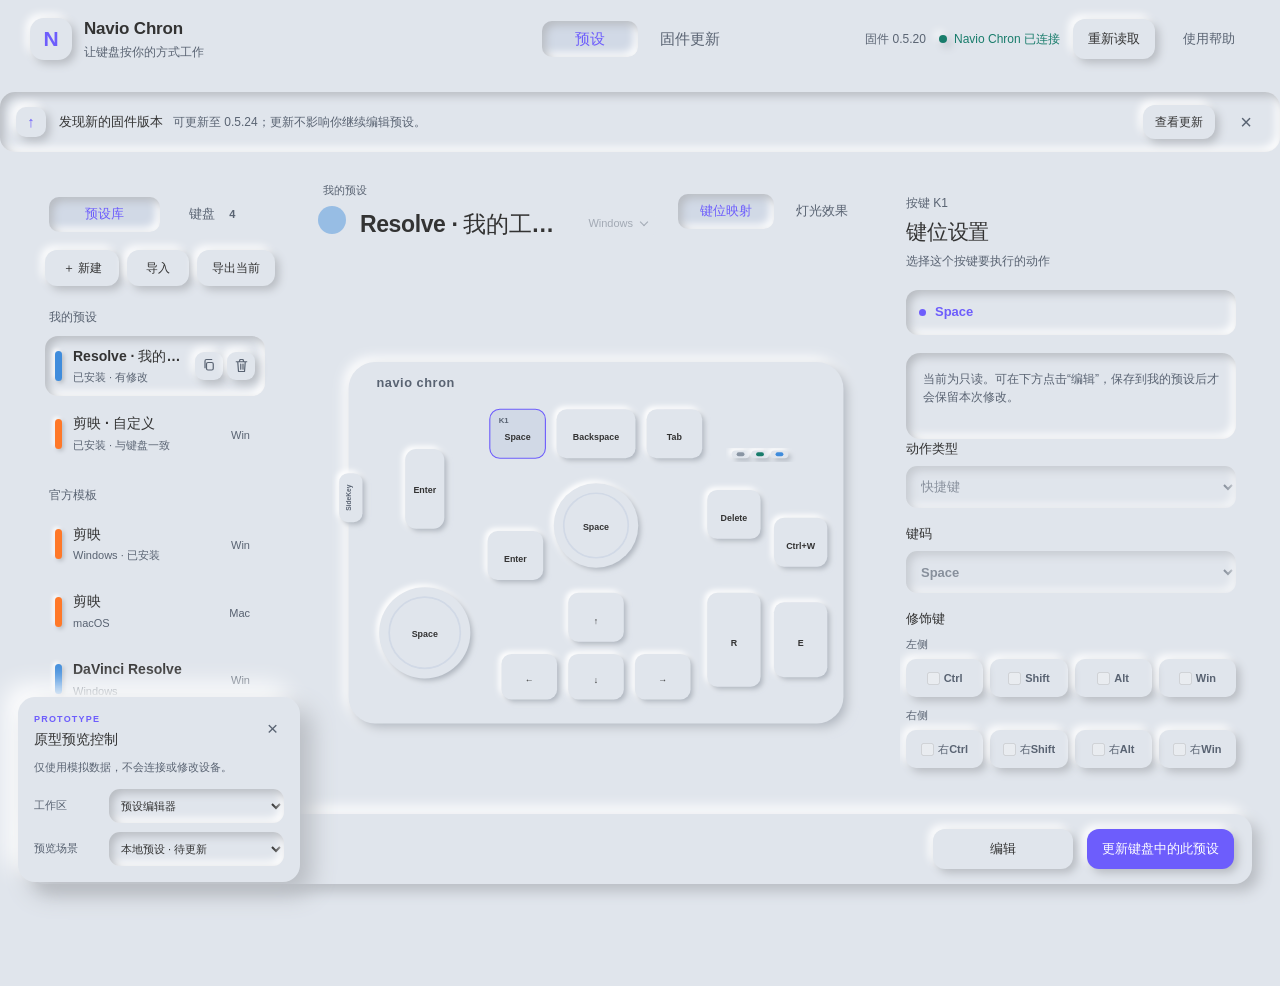
==== prototype/index.html @ b527f09a "Add interactive neumorphic UX prototype" ====
<!doctype html>
<html lang="zh-CN">
<head>
  <meta charset="utf-8">
  <meta name="viewport" content="width=device-width,initial-scale=1">
  <meta name="theme-color" content="#f5f6f8">
  <title>Navio Chron · 交互原型</title>
  <link rel="stylesheet" href="styles.css">
</head>
<body>
  <header class="app-header">
    <button class="brand" data-page="editor" aria-label="打开预设编辑器">
      <span class="brand-mark">N</span>
      <span class="brand-copy"><strong>Navio Chron</strong><small>让键盘按你的方式工作</small></span>
    </button>
    <nav class="main-nav" aria-label="工作区">
      <button class="nav-item active" data-page="editor" aria-current="page">预设</button>
      <button class="nav-item" data-page="firmware">固件更新</button>
    </nav>
    <div class="header-actions">
      <span id="firmwareBadge" class="version-badge">固件 0.5.20</span>
      <span id="connectionStatus" class="connection-status"><i></i><span>未连接</span></span>
      <button id="connectButton" class="button secondary">连接设备</button>
      <button id="helpButton" class="button text-button">使用帮助</button>
    </div>
  </header>

  <div id="updateBanner" class="update-banner" role="status">
    <div class="update-banner-icon">↑</div>
    <div><strong>发现新的固件版本</strong><span>可更新至 0.5.24；更新不影响你继续编辑预设。</span></div>
    <button class="button small secondary" data-page="firmware">查看更新</button>
    <button id="dismissUpdate" class="icon-button" aria-label="关闭更新提示">×</button>
  </div>

  <main>
    <section id="editorView" class="view editor-view" aria-label="预设编辑器">
      <div class="editor-workspace">
        <aside class="panel library-panel">
          <div class="library-tabs segmented" role="tablist" aria-label="预设位置">
            <button class="active" data-library-tab="library" role="tab" aria-selected="true">预设库</button>
            <button data-library-tab="device" role="tab" aria-selected="false">键盘 <span id="deviceCount" class="count-badge">4</span></button>
          </div>
          <div id="libraryToolbar" class="library-toolbar">
            <button id="newPresetButton" class="button secondary">＋ 新建</button>
            <button id="importButton" class="button secondary">导入</button>
            <button id="exportButton" class="button secondary">导出当前</button>
          </div>
          <div id="libraryContent"></div>
        </aside>

        <section class="panel canvas-panel">
          <div class="preset-header">
            <div class="preset-heading-copy">
              <div id="presetSource" class="source-line"></div>
              <div class="preset-identity">
                <div class="popover-anchor">
                  <button id="accentButton" class="theme-swatch" aria-label="修改主题色" title="修改主题色"></button>
                  <div id="colorPopover" class="popover color-popover" hidden>
                    <strong>主题色</strong>
                    <p>用于预设标识和支持主题色的灯光效果</p>
                    <input id="accentInput" type="color" value="#e87832" aria-label="主题色">
                    <div class="color-presets">
                      <button data-color="#e87832" style="--swatch:#e87832" aria-label="橙色"></button>
                      <button data-color="#3f8cdc" style="--swatch:#3f8cdc" aria-label="蓝色"></button>
                      <button data-color="#8e5cd2" style="--swatch:#8e5cd2" aria-label="紫色"></button>
                      <button data-color="#26a69a" style="--swatch:#26a69a" aria-label="青色"></button>
                    </div>
                  </div>
                </div>
                <h1 id="presetTitle" role="button" tabindex="0" title="点击修改名称">预设</h1>
                <input id="presetNameInput" class="preset-name-input" type="text" maxlength="40" aria-label="预设名称" aria-describedby="renameError" hidden>
                <div id="renameActions" class="rename-actions" hidden>
                  <button id="confirmRename" type="button" class="rename-action confirm" aria-label="确认名称" title="确认"><svg viewBox="0 0 20 20" aria-hidden="true"><path d="m4 10 4 4 8-9"></path></svg></button>
                  <button id="cancelRename" type="button" class="rename-action cancel" aria-label="取消改名" title="取消"><svg viewBox="0 0 20 20" aria-hidden="true"><path d="m5 5 10 10M15 5 5 15"></path></svg></button>
                </div>
                <div id="renameError" class="rename-error" role="alert" hidden></div>
                <div class="popover-anchor">
                  <button id="platformButton" class="platform-button">Windows <span class="chevron" aria-hidden="true"></span></button>
                  <div id="platformPopover" class="popover platform-popover" hidden>
                    <strong>平台与修饰键</strong>
                    <button data-platform="win">Windows <small>Ctrl / Win</small></button>
                    <button data-platform="mac">macOS <small>Opt / Cmd</small></button>
                    <button data-platform="ipad">iPadOS <small>Opt / Cmd</small></button>
                  </div>
                </div>
              </div>
            </div>
            <div class="workspace-tabs segmented" role="tablist" aria-label="编辑内容">
              <button class="active" data-workspace-tab="mapping" role="tab" aria-selected="true">键位映射</button>
              <button data-workspace-tab="lighting" role="tab" aria-selected="false">灯光效果</button>
            </div>
          </div>
          <div id="draftNotice" class="draft-notice" hidden><strong>正在编辑当前预设</strong><span>修改尚未保存。</span></div>
          <div id="deviceStage" class="device-stage"></div>
          <div id="canvasHint" class="canvas-hint"><span class="hint-dot"></span>点击键位或旋钮开始编辑</div>
        </section>

        <aside class="panel inspector-panel">
          <div id="inspector"></div>
        </aside>
      </div>

      <div class="editor-actionbar">
        <div class="save-summary">
          <span id="saveSummaryIcon" class="save-summary-icon">✓</span>
          <div><strong id="saveSummaryTitle">已保存到浏览器</strong><span id="saveSummaryDetail">键盘中的此预设尚未更新</span></div>
        </div>
        <div id="writeResult" class="write-result" hidden></div>
        <button id="editPreset" class="button secondary" hidden>编辑</button>
        <button id="discardEdit" class="button danger" hidden>放弃修改</button>
        <button id="writePreset" class="button primary">安装到键盘</button>
      </div>
    </section>

    <section id="firmwareView" class="view firmware-view" aria-label="固件更新" hidden>
      <div class="firmware-hero">
        <span class="product-kicker">NAVIO CHRON</span>
        <h1>固件更新</h1>
        <p>连接键盘，我们会自动检查版本并选择合适的更新方式。</p>
      </div>
      <ol id="firmwareSteps" class="firmware-steps" aria-label="更新进度">
        <li data-step="connect"><span>1</span>连接</li>
        <li data-step="confirm"><span>2</span>确认</li>
        <li data-step="update"><span>3</span>更新</li>
        <li data-step="done"><span>4</span>完成</li>
      </ol>
      <section id="firmwareCard" class="firmware-card"></section>
      <details class="advanced-panel">
        <summary>高级选项与诊断信息</summary>
        <div class="advanced-content">
          <label>发布清单<input type="text" value="./manifest.json" aria-label="发布清单"></label>
          <pre>PROTOTYPE ONLY
MANIFEST 0.5.23 · stable
No device connection will be made.</pre>
        </div>
      </details>
      <p class="firmware-note">更新期间请保持 USB 连接。你的预设是否保留会在写入前明确显示。</p>
    </section>
  </main>

  <aside id="previewDock" class="preview-dock" aria-label="原型预览控制">
    <div class="preview-heading"><div><span>PROTOTYPE</span><strong>原型预览控制</strong></div><button id="hidePreview" class="preview-close" aria-label="收起原型控制">×</button></div>
    <p>仅使用模拟数据，不会连接或修改设备。</p>
    <label>工作区<select id="previewPage"><option value="editor">预设编辑器</option><option value="firmware">固件更新</option></select></label>
    <label>预览场景<select id="previewScene"></select></label>
  </aside>
  <button id="showPreview" class="show-preview" hidden>原型控制</button>

  <dialog id="writeDialog" class="dialog">
    <form method="dialog">
      <div class="dialog-heading"><div><span class="dialog-kicker">KEYBOARD</span><h2 id="writeDialogTitle">安装到键盘</h2></div><button type="button" class="icon-button" data-close="writeDialog" aria-label="关闭">×</button></div>
      <p id="writeDialogDescription" class="dialog-description"></p>
      <div id="writeImpact" class="impact-card"><span class="impact-icon">i</span><div><strong>写入后会立即验证</strong><p>键盘会重新读取此预设，确认内容一致。</p></div></div>
      <label id="installAsNewField" class="install-new-field" hidden><input id="installAsNew" type="checkbox">作为新预设安装，保留键盘中的原项目</label>
      <label id="replacementField" class="field" hidden>选择要替换的键盘预设<select id="replacementTarget"></select></label>
      <div class="dialog-actions"><button type="button" class="button secondary" data-close="writeDialog">取消</button><button id="confirmWrite" type="button" class="button primary">确认安装</button></div>
    </form>
  </dialog>

  <dialog id="unsavedDialog" class="dialog">
    <form method="dialog">
      <div class="dialog-heading"><div><span class="dialog-kicker">UNSAVED</span><h2 id="unsavedTitle">当前修改尚未保存</h2></div><button type="button" class="icon-button" data-close="unsavedDialog" aria-label="继续编辑">×</button></div>
      <p id="unsavedDescription" class="dialog-description"></p>
      <div class="dialog-actions unsaved-actions"><button id="continueEdit" type="button" class="button secondary" data-close="unsavedDialog">继续编辑</button><button id="discardChanges" type="button" class="button danger">放弃修改</button><button id="saveChanges" type="button" class="button primary">保存</button></div>
    </form>
  </dialog>

  <dialog id="deleteDialog" class="dialog">
    <form method="dialog">
      <div class="dialog-heading"><div><span class="dialog-kicker">MY PRESETS</span><h2>删除我的预设</h2></div><button type="button" class="icon-button" data-close="deleteDialog" aria-label="关闭">×</button></div>
      <p id="deleteDescription" class="dialog-description"></p>
      <div class="delete-warning"><strong>只删除浏览器中的这一套预设</strong><p>键盘中的内容不会改变。此操作无法撤销。</p></div>
      <div class="dialog-actions"><button type="button" class="button secondary" data-close="deleteDialog">取消</button><button id="confirmDelete" type="button" class="button danger-primary">确认删除</button></div>
    </form>
  </dialog>

  <dialog id="deleteKeyboardDialog" class="dialog">
    <form method="dialog">
      <div class="dialog-heading"><div><span class="dialog-kicker">KEYBOARD</span><h2>从键盘删除预设</h2></div><button type="button" class="icon-button" data-close="deleteKeyboardDialog" aria-label="关闭">×</button></div>
      <p id="deleteKeyboardDescription" class="dialog-description"></p>
      <div class="delete-warning"><strong id="deleteKeyboardWarning">键盘中的预设将被移除</strong><p>我的预设和官方模板不受影响，此操作无法撤销。</p></div>
      <div class="dialog-actions"><button type="button" class="button secondary" data-close="deleteKeyboardDialog">取消</button><button id="confirmDeleteKeyboard" type="button" class="button danger-primary">确认删除</button></div>
    </form>
  </dialog>

  <dialog id="helpDialog" class="dialog help-dialog">
    <form method="dialog">
      <div class="dialog-heading"><div><span class="dialog-kicker">HELP</span><h2>使用帮助</h2></div><button type="button" class="icon-button" data-close="helpDialog" aria-label="关闭">×</button></div>
      <div class="help-item"><span>1</span><div><strong>连接设备</strong><p>使用桌面 Chrome 或 Edge，通过 USB 连接 Navio Chron。</p></div></div>
      <div class="help-item"><span>2</span><div><strong>编辑与保存</strong><p>修改暂存于当前编辑会话，点击“保存到我的预设”或“保存到键盘”后才会保留。</p></div></div>
      <div class="help-item"><span>3</span><div><strong>切换预设</strong><p>短按设备侧键即可循环切换已安装预设。</p></div></div>
      <div class="dialog-actions"><button type="button" class="button primary" data-close="helpDialog">知道了</button></div>
    </form>
  </dialog>

  <div id="toast" class="toast" role="status" aria-live="polite"></div>

  <script src="../tools/probe/navio_proto.js"></script>
  <script src="../editor/preset.js"></script>
  <script type="module" src="app.js"></script>
</body>
</html>
---- prototype/styles.css ----
:root {
  color-scheme: light;
  --page: #e0e5ec;
  --page-light: #f0f0f3;
  --surface: #e0e5ec;
  --surface-deep: #d1d9e6;
  --text: #333333;
  --muted: #596372;
  --accent: #6d5dfc;
  --accent-dark: #5547d7;
  --success: #187c6b;
  --warning: #765800;
  --danger: #b64242;
  --shadow-dark: #b8bcc2;
  --shadow-light: #ffffff;
  --raised: 7px 7px 14px var(--shadow-dark), -7px -7px 14px var(--shadow-light);
  --raised-small: 4px 4px 8px var(--shadow-dark), -4px -4px 8px var(--shadow-light);
  --raised-large: 12px 12px 24px var(--shadow-dark), -12px -12px 24px var(--shadow-light);
  --inset: inset 6px 6px 12px var(--shadow-dark), inset -6px -6px 12px var(--shadow-light);
  --inset-small: inset 4px 4px 8px var(--shadow-dark), inset -4px -4px 8px var(--shadow-light);
  font-family: "Avenir Next", "Segoe UI Variable Text", "Segoe UI", "PingFang SC", "Microsoft YaHei UI", sans-serif;
  font-synthesis: none;
}
* { box-sizing: border-box; }
body { margin: 0; min-width: 360px; min-height: 100vh; background: var(--page); color: var(--text); font-size: 15px; line-height: 1.55; -webkit-font-smoothing: antialiased; }
button, input, select { font: inherit; }
button { color: inherit; }
button, a, input, select, summary { -webkit-tap-highlight-color: transparent; }
button:focus-visible, input:focus-visible, select:focus-visible, summary:focus-visible, [tabindex]:focus-visible { outline: 3px solid var(--accent); outline-offset: 3px; }
button:disabled { cursor: not-allowed; opacity: .45; box-shadow: none; }
button, input, select, .preset-item, .lighting-option { transition: box-shadow 200ms ease-in-out, color 200ms ease-in-out, background 200ms ease-in-out, opacity 200ms ease-in-out; }
[hidden] { display: none !important; }

.app-header { position: sticky; top: 0; z-index: 20; display: grid; grid-template-columns: 1fr auto 1fr; align-items: center; min-height: 78px; padding: 0 30px; background: var(--page); }
.brand { display: inline-flex; align-items: center; justify-self: start; gap: 12px; padding: 0; border: 0; background: none; text-align: left; cursor: pointer; }
.brand-mark { display: grid; place-items: center; width: 42px; height: 42px; border-radius: 14px; background: var(--surface); box-shadow: var(--raised-small); color: var(--accent); font-size: 21px; font-weight: 800; }
.brand:active .brand-mark { box-shadow: var(--inset-small); }
.brand-copy { display: flex; flex-direction: column; }
.brand-copy strong { font-size: 17px; letter-spacing: -.2px; }
.brand-copy small { margin-top: 1px; color: var(--muted); font-size: 12px; }
.main-nav { display: flex; gap: 4px; padding: 5px; border-radius: 14px; box-shadow: none; }
.nav-item { min-width: 96px; min-height: 36px; padding: 6px 13px; border: 0; border-radius: 10px; background: transparent; color: var(--muted); font-weight: 600; cursor: pointer; }
.nav-item:not(.active):hover { color: var(--text); box-shadow: var(--raised-small); }
.nav-item.active { background: var(--surface-deep); box-shadow: var(--inset-small); color: var(--accent); }
.header-actions { display: flex; align-items: center; justify-self: end; gap: 13px; }
.version-badge { color: var(--muted); font-size: 12px; white-space: nowrap; }
.connection-status { display: flex; align-items: center; gap: 7px; color: var(--muted); font-size: 12px; white-space: nowrap; }
.connection-status i { width: 8px; height: 8px; border-radius: 50%; background: #8a96a3; box-shadow: var(--raised-small); }
.connection-status.connected { color: var(--success); }
.connection-status.connected i { background: var(--success); }
.button { display: inline-flex; align-items: center; justify-content: center; min-height: 40px; padding: 9px 15px; border: 0; border-radius: 12px; background: var(--surface); box-shadow: var(--raised-small); color: var(--text); font-weight: 650; font-size: 13px; cursor: pointer; }
.button:hover:not(:disabled) { box-shadow: 2px 2px 5px var(--shadow-dark), -2px -2px 5px var(--shadow-light); }
.button:active:not(:disabled) { box-shadow: var(--inset-small); }
.button.primary { background: var(--accent); color: #ffffff; }
.button.primary:hover:not(:disabled) { background: var(--accent-dark); }
.button.secondary { color: var(--text); }
.button.text-button { background: transparent; box-shadow: none; color: var(--muted); }
.button.text-button:hover { color: var(--accent); box-shadow: none; }
.button.danger { color: var(--danger); }
.button.danger-primary { background: var(--danger); color: #ffffff; }
.button.small { min-height: 34px; padding: 6px 12px; font-size: 12px; }
.icon-button { display: grid; place-items: center; width: 36px; height: 36px; padding: 0; border: 0; border-radius: 11px; background: transparent; color: var(--muted); font-size: 20px; cursor: pointer; }
.icon-button:hover { background: var(--surface); box-shadow: var(--raised-small); color: var(--accent); }
.icon-button:active { box-shadow: var(--inset-small); }

.update-banner { display: flex; align-items: center; gap: 13px; max-width: 1640px; margin: 14px auto 0; padding: 12px 16px; border-radius: 15px; background: var(--surface); box-shadow: var(--inset-small); }
.update-banner-icon { display: grid; place-items: center; width: 30px; height: 30px; border-radius: 10px; background: var(--surface); box-shadow: var(--raised-small); color: var(--accent); font-weight: 800; }
.update-banner > div:nth-child(2) { display: flex; flex: 1; align-items: baseline; gap: 10px; }
.update-banner strong { font-size: 13px; }
.update-banner span { color: var(--muted); font-size: 12px; }

.view { max-width: 1680px; margin: auto; padding: 24px 28px 30px; }
.editor-workspace { display: grid; grid-template-columns: 264px minmax(480px, 1fr) 352px; gap: 26px; align-items: stretch; }
.panel { min-width: 0; border-radius: 22px; }
.library-panel { display: flex; flex-direction: column; height: 690px; min-height: 0; padding: 17px; box-shadow: none; overflow: hidden; }
#libraryContent { flex: 1; min-height: 0; overflow-y: auto; }
* { scrollbar-width: thin; scrollbar-color: #a6afb9 transparent; }
*::-webkit-scrollbar { width: 8px; height: 8px; }
*::-webkit-scrollbar-track { background: transparent; }
*::-webkit-scrollbar-thumb { border-radius: 8px; background: #a6afb9; }
*::-webkit-scrollbar-thumb:hover { background: #8995a3; }
#libraryContent, .inspector-panel, .advanced-content pre { scrollbar-gutter: stable; }
.segmented { display: flex; padding: 4px; border-radius: 13px; box-shadow: none; }
.segmented button { flex: 1; min-height: 35px; border: 0; border-radius: 10px; background: transparent; color: var(--muted); font-size: 13px; font-weight: 600; cursor: pointer; }
.segmented button.active { background: var(--surface-deep); box-shadow: var(--inset-small); color: var(--accent); }
.count-badge { display: inline-block; min-width: 19px; margin-left: 4px; font-size: 11px; }
.library-heading { display: flex; align-items: center; justify-content: space-between; margin: 22px 4px 9px; }
.library-heading h2 { margin: 0; color: var(--muted); font-size: 12px; font-weight: 700; }
.library-heading button { width: 28px; height: 28px; }
.preset-list { display: flex; flex-direction: column; gap: 7px; }
.preset-item { position: relative; display: grid; grid-template-columns: 8px minmax(0, 1fr) auto; align-items: center; gap: 10px; width: 100%; min-height: 58px; padding: 10px; border-radius: 13px; text-align: left; cursor: pointer; }
.preset-item:hover { background: var(--page-light); }
.preset-item.active { background: var(--surface); box-shadow: var(--inset-small); }
.preset-swatch { width: 7px; height: 30px; border-radius: 5px; box-shadow: 2px 2px 4px var(--shadow-dark), -2px -2px 4px var(--shadow-light); }
.preset-item-copy { min-width: 0; }
.preset-item-copy strong { display: block; overflow: hidden; font-size: 14px; font-weight: 650; text-overflow: ellipsis; white-space: nowrap; }
.preset-item-copy small { display: block; overflow: hidden; margin-top: 2px; color: var(--muted); font-size: 11px; text-overflow: ellipsis; white-space: nowrap; }
.preset-item-tail { display: grid; align-items: center; min-width: 30px; min-height: 30px; }
.preset-item-badge { grid-area: 1 / 1; justify-self: end; }
.preset-item-actions { display: none; grid-area: 1 / 1; justify-self: end; gap: 4px; }
.preset-item:hover .preset-item-actions, .preset-item:focus-within .preset-item-actions, .preset-item.active .preset-item-actions { display: flex; }
.preset-item:hover .preset-item-badge, .preset-item:focus-within .preset-item-badge, .preset-item.active .preset-item-badge { visibility: hidden; }
.preset-card-action { display: grid; place-items: center; width: 28px; height: 28px; padding: 0; border: 0; border-radius: 9px; background: var(--surface); box-shadow: var(--raised-small); color: var(--muted); cursor: pointer; }
.preset-card-action:hover { color: var(--accent); box-shadow: 2px 2px 4px var(--shadow-dark), -2px -2px 4px var(--shadow-light); }
.preset-card-action:active { box-shadow: var(--inset-small); }
.preset-card-action.delete:hover { color: var(--danger); }
.preset-card-action svg { width: 15px; height: 15px; fill: none; stroke: currentColor; stroke-width: 1.6; stroke-linecap: round; stroke-linejoin: round; }
.platform-chip, .source-chip, .state-chip { display: inline-flex; align-items: center; width: fit-content; padding: 2px 5px; color: var(--muted); background: transparent; font-size: 11px; white-space: nowrap; }
.state-chip { color: var(--success); }
.dirty-label { color: var(--accent); font-size: 11px; }
.library-empty { margin: 12px 4px; padding: 16px 12px; border-radius: 12px; box-shadow: var(--inset-small); color: var(--muted); font-size: 12px; text-align: center; }
.library-toolbar { display: grid; grid-template-columns: 1.2fr 1fr 1.25fr; gap: 8px; margin-top: 14px; }
.library-toolbar .button { min-height: 36px; padding: 6px 8px; font-size: 12px; }
.device-summary { display: flex; align-items: center; justify-content: space-between; margin: 20px 4px 11px; }
.device-summary strong { font-size: 13px; }
.device-summary span { color: var(--muted); font-size: 11px; }
.device-order-hint { margin: 13px 4px 0; color: var(--muted); font-size: 11px; line-height: 1.6; }
.device-management { display: grid; grid-template-columns: 1fr 1fr; gap: 8px; margin-top: 16px; padding-top: 16px; box-shadow: inset 0 1px 0 var(--shadow-dark), inset 0 -1px 0 var(--shadow-light); }
.device-management .danger { grid-column: 1 / -1; }
.keyboard-copy { margin-top: 16px; padding-top: 16px; box-shadow: inset 0 1px 0 var(--shadow-dark), inset 0 -1px 0 var(--shadow-light); }
.keyboard-copy .button { width: 100%; }

.canvas-panel { display: flex; flex-direction: column; height: 690px; min-height: 0; padding: 4px 0; }
.preset-header { display: flex; align-items: center; justify-content: space-between; gap: 18px; min-height: 62px; }
.preset-heading-copy { min-width: 0; }
.source-line { display: flex; align-items: center; gap: 6px; min-height: 20px; color: var(--muted); font-size: 12px; }
.preset-identity { position: relative; display: flex; align-items: center; gap: 10px; min-width: 0; height: 36px; margin-top: 4px; }
.preset-header h1 { overflow: hidden; max-width: 350px; margin: 0; padding: 3px 4px; font-size: 23px; line-height: 28px; letter-spacing: -.4px; text-overflow: ellipsis; white-space: nowrap; cursor: text; }
.preset-header h1:hover { color: var(--accent); }
.preset-name-input { width: 240px; min-width: 0; height: 34px; padding: 4px 8px; border: 0; border-radius: 10px; color: var(--text); background: var(--surface); box-shadow: var(--inset-small); font-size: 18px; font-weight: 600; line-height: 22px; }
.preset-name-input:focus { box-shadow: inset 2px 2px 4px var(--shadow-dark), inset -2px -2px 4px var(--shadow-light); }
.preset-name-input[aria-invalid="true"] { color: var(--danger); }
.rename-actions { display: flex; flex: none; gap: 6px; }
.rename-action { display: grid; place-items: center; width: 30px; height: 30px; padding: 0; border: 0; border-radius: 10px; background: var(--surface); box-shadow: var(--raised-small); cursor: pointer; }
.rename-action:active { box-shadow: var(--inset-small); }
.rename-action svg { width: 16px; height: 16px; fill: none; stroke: currentColor; stroke-width: 2; stroke-linecap: round; stroke-linejoin: round; }
.rename-action.confirm { color: var(--success); }
.rename-action.cancel { color: var(--danger); }
.rename-error { position: absolute; top: 44px; left: 38px; z-index: 35; width: 270px; padding: 10px 12px; border-radius: 11px; background: var(--surface); color: var(--danger); box-shadow: var(--raised); font-size: 12px; }
.theme-swatch { flex: none; width: 28px; height: 28px; padding: 0; border: 0; border-radius: 50%; background: var(--accent); box-shadow: var(--raised-small); cursor: pointer; }
.theme-swatch:hover { box-shadow: 2px 2px 4px var(--shadow-dark), -2px -2px 4px var(--shadow-light); }
.theme-swatch:active { box-shadow: var(--inset-small); }
.platform-button { display: inline-flex; flex: none; align-items: center; gap: 8px; min-height: 30px; padding: 5px 9px; border: 0; border-radius: 10px; background: var(--surface); box-shadow: var(--raised-small); color: var(--muted); font-size: 11px; cursor: pointer; }
.platform-button:active { box-shadow: var(--inset-small); }
.platform-button .chevron { width: 6px; height: 6px; margin-top: -3px; border-right: 1.5px solid currentColor; border-bottom: 1.5px solid currentColor; transform: rotate(45deg); }
.popover-anchor { position: relative; flex: none; }
.popover { position: absolute; top: calc(100% + 12px); left: 0; z-index: 25; width: 240px; padding: 16px; border-radius: 15px; background: var(--surface); box-shadow: var(--raised-large); }
.popover > strong { font-size: 13px; }
.popover > p { margin: 4px 0 13px; color: var(--muted); font-size: 11px; }
.color-popover input { width: 100%; height: 40px; padding: 4px; border: 0; border-radius: 10px; background: var(--surface); box-shadow: var(--inset-small); cursor: pointer; }
.color-presets { display: flex; gap: 10px; margin-top: 13px; }
.color-presets button { width: 28px; height: 28px; padding: 0; border: 0; border-radius: 50%; background: var(--swatch); box-shadow: var(--raised-small); cursor: pointer; }
.color-presets button:active { box-shadow: var(--inset-small); }
.platform-popover { left: auto; right: 0; }
.platform-popover > strong { display: block; margin-bottom: 9px; }
.platform-popover > button { display: flex; align-items: center; justify-content: space-between; width: 100%; min-height: 38px; padding: 8px; border: 0; border-radius: 10px; background: transparent; font-size: 13px; text-align: left; cursor: pointer; }
.platform-popover > button:hover { background: var(--page-light); }
.platform-popover > button:active { box-shadow: var(--inset-small); }
.platform-popover small { color: var(--muted); font-size: 11px; }
.workspace-tabs { flex: none; margin: 0; }
.workspace-tabs button { min-width: 96px; }
.draft-notice { display: flex; align-items: center; gap: 9px; margin-top: 14px; padding: 11px 13px; border-radius: 12px; box-shadow: var(--inset-small); font-size: 11px; }
.draft-notice strong { flex: none; color: var(--accent); }
.draft-notice span { color: var(--muted); }
.device-stage { display: grid; flex: 1; place-items: center; min-height: 0; margin-top: 8px; overflow: visible; }
.device-svg { width: 100%; max-width: 850px; max-height: 100%; height: auto; overflow: visible; }
.hardware-shell { fill: var(--surface); filter: url(#device-raised); }
.device-brand { fill: var(--muted); font-size: 23px; font-weight: 750; letter-spacing: 1px; }
.status-led { outline: none; cursor: help; }
.status-led-socket { fill: var(--surface); filter: url(#key-raised); }
.status-led:focus-visible .status-led-socket { stroke: var(--accent); stroke-width: 3; }
.status-led-light { pointer-events: none; }
.slot { cursor: pointer; outline: none; }
.slot-hit { fill: var(--surface); filter: url(#key-raised); stroke: transparent; stroke-width: 2; transition: fill 200ms, stroke 200ms, opacity 200ms; }
.slot:hover .slot-hit { fill: var(--page-light); }
.slot:active .slot-hit { fill: var(--surface-deep); filter: none; }
.slot.selected .slot-hit { fill: var(--surface-deep); stroke: var(--accent); filter: none; }
.slot:focus-visible .slot-hit { stroke: var(--accent); stroke-width: 4; }
.slot-name, .control-name { fill: var(--muted); font-size: 14px; font-weight: 650; opacity: 0; pointer-events: none; transition: opacity 150ms; }
.slot:hover .slot-name, .slot:focus-visible .slot-name, .slot.selected .slot-name,
.slot:hover .control-name, .slot:focus-visible .control-name, .slot.selected .control-name { opacity: 1; }
.slot-action { fill: var(--text); font-size: 16px; font-weight: 650; pointer-events: none; }
.slot-action.is-empty { opacity: 0; }
.slot:hover .slot-action.is-empty, .slot:focus-visible .slot-action.is-empty, .slot.selected .slot-action.is-empty { opacity: 1; }
.knob-ring { fill: none; stroke: var(--surface-deep); stroke-width: 3; pointer-events: none; }
.key-led { display: none; pointer-events: none; }
.lighting-mode .key-led { display: block; }
.device-svg.lighting-mode .slot-action, .device-svg.lighting-mode .slot-name,
.device-svg.lighting-mode .control-name, .device-svg.lighting-mode .side-key-label { display: none; }
.side-key-label { fill: var(--muted); font-size: 12px; font-weight: 650; pointer-events: none; }
.canvas-hint { display: flex; align-items: center; justify-content: center; gap: 7px; padding-top: 8px; color: var(--muted); font-size: 12px; }
.hint-dot { width: 6px; height: 6px; border-radius: 50%; background: var(--accent); box-shadow: var(--raised-small); }
.encoder-rotation-group .action-card + .action-card { margin-top: 14px; padding-top: 14px; box-shadow: none; }
.encoder-press { margin-top: 20px; padding-top: 20px; box-shadow: inset 0 1px 0 var(--shadow-dark), inset 0 -1px 0 var(--shadow-light); }

.inspector-panel { height: 690px; min-height: 0; padding: 14px 6px 14px 6px; overflow-y: auto; }
.inspector-heading { margin-bottom: 20px; }
.inspector-heading .selection-label { color: var(--muted); font-size: 12px; }
.inspector-heading h2 { margin: 3px 0 3px; font-size: 21px; letter-spacing: -.2px; }
.inspector-heading p { margin: 0; color: var(--muted); font-size: 12px; }
.action-summary { display: flex; align-items: center; gap: 9px; margin-bottom: 18px; padding: 12px 13px; border-radius: 12px; box-shadow: var(--inset-small); color: var(--accent); font-size: 13px; font-weight: 700; }
.action-summary::before { width: 7px; height: 7px; border-radius: 50%; background: var(--accent); content: ""; }
.field { display: flex; flex-direction: column; gap: 7px; margin-bottom: 16px; color: var(--text); font-size: 13px; font-weight: 600; }
.field small { color: var(--muted); font-size: 11px; font-weight: 400; }
.field input[type="text"], .field input[type="number"], .field select, .advanced-content input, .preview-dock select { width: 100%; min-height: 42px; padding: 9px 11px; border: 0; border-radius: 11px; background: var(--surface); box-shadow: var(--inset-small); color: var(--text); font-size: 13px; }
.field input:focus, .field select:focus, .advanced-content input:focus, .preview-dock select:focus { box-shadow: inset 2px 2px 4px var(--shadow-dark), inset -2px -2px 4px var(--shadow-light); }
.field input:disabled, .field select:disabled { color: var(--muted); opacity: .65; }
.field-help { margin: -4px 0 15px; color: var(--muted); font-size: 12px; }
.modifier-group + .modifier-group { margin-top: 10px; }
.modifier-group-label { display: block; margin-bottom: 6px; color: var(--muted); font-size: 11px; font-weight: 500; }
.modifiers { display: grid; grid-template-columns: repeat(4, 1fr); gap: 7px; }
.modifier { display: flex; align-items: center; justify-content: center; gap: 4px; min-height: 38px; border-radius: 10px; box-shadow: var(--raised-small); color: var(--muted); font-size: 11px; cursor: pointer; }
.modifier:active { box-shadow: var(--inset-small); }
.modifier:has(input:checked) { box-shadow: var(--inset-small); color: var(--accent); }
.modifier input { width: 13px; height: 13px; margin: 0; accent-color: var(--accent); }
.action-card + .action-card { margin-top: 20px; padding-top: 20px; box-shadow: inset 0 1px 0 var(--shadow-dark), inset 0 -1px 0 var(--shadow-light); }
.action-card-title { display: flex; align-items: center; justify-content: space-between; margin-bottom: 13px; }
.action-card-title strong { font-size: 14px; }
.action-card-title span { color: var(--muted); font-size: 11px; }
.readonly-card { padding: 17px; border-radius: 14px; box-shadow: var(--inset-small); }
.readonly-card p { margin: 0 0 15px; color: var(--muted); font-size: 12px; }
.readonly-card .button { width: 100%; }
.locked-card { padding: 23px 17px; border-radius: 14px; box-shadow: var(--inset-small); text-align: center; }
.locked-card .lock-symbol { display: grid; place-items: center; width: 38px; height: 38px; margin: 0 auto 11px; border-radius: 50%; background: var(--surface); box-shadow: var(--raised-small); color: var(--muted); font-weight: 800; }
.locked-card p { margin: 7px 0 0; color: var(--muted); font-size: 12px; }
.lighting-grid { display: grid; grid-template-columns: 1fr 1fr; gap: 10px; }
.lighting-option { position: relative; display: flex; flex-direction: column; min-height: 94px; padding: 13px; border-radius: 13px; cursor: pointer; }
.lighting-option:hover { background: var(--page-light); }
.lighting-option:has(input:checked) { box-shadow: var(--inset-small); color: var(--accent); }
.lighting-option input { position: absolute; top: 13px; right: 12px; width: 14px; height: 14px; margin: 0; accent-color: var(--accent); }
.lighting-option strong { padding-right: 17px; font-size: 13px; }
.lighting-option small { margin-top: 5px; color: var(--muted); font-size: 11px; line-height: 1.55; }
.lighting-note { margin: 16px 0 0; padding: 12px; border-radius: 11px; box-shadow: var(--inset-small); color: var(--muted); font-size: 11px; }

.editor-actionbar { position: sticky; bottom: 16px; z-index: 10; display: flex; align-items: center; gap: 14px; margin-top: 20px; padding: 15px 18px; border-radius: 18px; background: var(--surface); box-shadow: var(--raised); }
.save-summary { display: flex; flex: 1; align-items: center; gap: 11px; }
.save-summary-icon { display: grid; place-items: center; width: 32px; height: 32px; border-radius: 50%; background: var(--surface); box-shadow: var(--raised-small); color: var(--success); font-size: 13px; font-weight: 800; }
.save-summary strong, .save-summary span { display: block; }
.save-summary strong { font-size: 13px; }
.save-summary div > span { margin-top: 1px; color: var(--muted); font-size: 12px; }
.write-result { color: var(--success); font-size: 12px; }
.editor-actionbar > .button { min-width: 140px; }

.firmware-view { max-width: 850px; padding-top: 44px; }
.firmware-hero { text-align: center; }
.product-kicker, .dialog-kicker { color: var(--accent); font-size: 11px; font-weight: 750; letter-spacing: 1.3px; }
.firmware-hero h1 { margin: 8px 0 9px; font-size: 33px; letter-spacing: -.8px; }
.firmware-hero p { margin: 0; color: var(--muted); font-size: 15px; }
.firmware-steps { display: flex; justify-content: center; margin: 32px 0 24px; padding: 0; list-style: none; }
.firmware-steps li { position: relative; display: flex; align-items: center; gap: 8px; width: 132px; color: var(--muted); font-size: 12px; }
.firmware-steps li:not(:last-child)::after { flex: 1; height: 2px; margin: 0 12px; background: var(--shadow-dark); box-shadow: 0 -1px 0 var(--shadow-light); content: ""; }
.firmware-steps li > span { display: grid; flex: none; place-items: center; width: 30px; height: 30px; border-radius: 50%; background: var(--surface); box-shadow: var(--raised-small); font-size: 11px; }
.firmware-steps li.active { color: var(--accent); font-weight: 700; }
.firmware-steps li.active > span { box-shadow: var(--inset-small); color: var(--accent); }
.firmware-steps li.complete { color: var(--success); }
.firmware-steps li.complete > span { color: var(--success); box-shadow: var(--inset-small); }
.firmware-card { min-height: 340px; padding: 30px; border-radius: 24px; background: var(--surface); box-shadow: var(--raised-large); }
.release-ready { display: flex; flex-direction: column; align-items: center; text-align: center; }
.release-icon { display: grid; place-items: center; width: 62px; height: 62px; margin: 4px 0 18px; border-radius: 19px; background: var(--surface); box-shadow: var(--raised); color: var(--accent); font-size: 26px; font-weight: 800; }
.release-ready h2, .firmware-state h2 { margin: 0 0 7px; font-size: 21px; }
.release-ready > p, .firmware-state > p { margin: 0; color: var(--muted); font-size: 13px; }
.release-version { display: flex; align-items: center; gap: 9px; margin: 22px 0; padding: 10px 15px; border-radius: 12px; box-shadow: var(--inset-small); font-size: 13px; }
.release-version strong { font-size: 15px; }
.release-version span { color: var(--success); font-size: 11px; }
.release-ready .button { min-width: 190px; }
.release-help { margin-top: 16px !important; font-size: 12px !important; }
.firmware-state { text-align: center; }
.state-symbol { display: grid; place-items: center; width: 56px; height: 56px; margin: 0 auto 17px; border-radius: 50%; background: var(--surface); box-shadow: var(--raised); color: var(--accent); font-size: 22px; font-weight: 800; }
.state-symbol.success { color: var(--success); }
.state-symbol.error { color: var(--danger); }
.spinner { width: 46px; height: 46px; margin: 7px auto 22px; border-radius: 50%; background: var(--surface); box-shadow: var(--inset-small); position: relative; }
.spinner::after { position: absolute; inset: 5px; border: 3px solid var(--surface-deep); border-top-color: var(--accent); border-radius: 50%; content: ""; animation: spin .8s linear infinite; }
@keyframes spin { to { transform: rotate(360deg); } }
.version-comparison { display: grid; grid-template-columns: 1fr auto 1fr; align-items: center; gap: 15px; margin: 26px 0 18px; padding: 18px; border-radius: 14px; box-shadow: var(--inset-small); }
.version-comparison div { display: flex; flex-direction: column; gap: 2px; }
.version-comparison span { color: var(--muted); font-size: 11px; }
.version-comparison strong { font-size: 18px; }
.version-comparison .arrow { color: var(--accent); font-size: 19px; }
.update-facts { display: flex; justify-content: center; gap: 24px; margin-bottom: 22px; color: var(--muted); font-size: 12px; }
.update-facts strong { color: var(--success); }
.firmware-actions { display: flex; justify-content: center; gap: 10px; margin-top: 24px; }
.firmware-actions .button { min-width: 126px; }
.usb-note { margin-top: 17px !important; font-size: 11px !important; }
.progress-value { margin: 24px 0 10px; color: var(--accent); font-size: 32px; font-weight: 750; }
.progress-track { height: 13px; border-radius: 10px; box-shadow: var(--inset-small); overflow: hidden; }
.progress-track span { display: block; height: 100%; border-radius: inherit; background: var(--accent); transition: width 200ms; }
.progress-caption { margin-top: 12px !important; }
.success-next { margin-top: 26px; }
.rescue-card { text-align: left; }
.rescue-card .state-symbol, .rescue-card h2, .rescue-card > p { margin-left: 0; text-align: left; }
.rescue-steps { display: grid; grid-template-columns: 1fr 1fr; gap: 13px; margin: 24px 0; }
.rescue-step { display: flex; align-items: flex-start; gap: 11px; padding: 13px; }
.rescue-step > span { display: grid; flex: none; place-items: center; width: 28px; height: 28px; border-radius: 50%; background: var(--surface); box-shadow: var(--raised-small); color: var(--accent); font-size: 11px; font-weight: 700; }
.rescue-step strong { display: block; font-size: 13px; }
.rescue-step p { margin: 3px 0 0; color: var(--muted); font-size: 11px; }
.error-detail { margin: 22px 0; padding: 13px; border-radius: 12px; box-shadow: var(--inset-small); color: var(--danger); font-size: 12px; }
.advanced-panel { margin-top: 18px; border-radius: 14px; box-shadow: var(--inset-small); }
.advanced-panel summary { padding: 13px 16px; color: var(--muted); font-size: 12px; cursor: pointer; }
.advanced-content { padding: 0 16px 16px; }
.advanced-content label { display: flex; flex-direction: column; gap: 6px; color: var(--muted); font-size: 11px; }
.advanced-content pre { padding: 13px; border-radius: 11px; box-shadow: var(--inset-small); color: var(--muted); font: 12px/1.6 ui-monospace, Consolas, monospace; white-space: pre-wrap; }
.firmware-note { margin: 16px 0 0; color: var(--muted); font-size: 12px; text-align: center; }

.dialog { width: min(490px, calc(100vw - 32px)); padding: 26px; border: 0; border-radius: 22px; background: var(--surface); color: var(--text); box-shadow: var(--raised-large); }
.dialog::backdrop { background: rgb(51 51 51 / 32%); }
.dialog-heading { display: flex; align-items: flex-start; justify-content: space-between; margin-bottom: 14px; }
.dialog-heading h2 { margin: 4px 0 0; font-size: 21px; }
.dialog-description { margin: 0 0 21px; color: var(--muted); font-size: 13px; }
.dialog-actions { display: flex; justify-content: flex-end; gap: 10px; margin-top: 24px; }
.color-field { display: grid; grid-template-columns: 1fr auto; align-items: center; }
.color-field input { width: 60px; height: 40px; padding: 4px; border: 0; border-radius: 10px; background: var(--surface); box-shadow: var(--inset-small); }
.color-field span { grid-column: 1 / -1; color: var(--muted); font-size: 11px; font-weight: 400; }
.impact-card { display: flex; gap: 11px; padding: 14px; border-radius: 13px; box-shadow: var(--inset-small); }
.impact-icon { display: grid; flex: none; place-items: center; width: 26px; height: 26px; border-radius: 50%; background: var(--surface); box-shadow: var(--raised-small); color: var(--success); font-weight: 800; }
.impact-card strong { font-size: 13px; }
.impact-card p { margin: 2px 0 0; color: var(--muted); font-size: 11px; }
.install-new-field { display: flex; align-items: flex-start; gap: 9px; margin-top: 16px; padding: 12px; border-radius: 12px; box-shadow: var(--inset-small); color: var(--text); font-size: 12px; cursor: pointer; }
.install-new-field input { margin: 3px 0 0; accent-color: var(--accent); }
.delete-warning { padding: 14px; border-radius: 12px; box-shadow: var(--inset-small); }
.delete-warning strong { color: var(--danger); font-size: 13px; }
.delete-warning p { margin: 3px 0 0; color: var(--muted); font-size: 12px; }
.help-item { display: flex; gap: 13px; padding: 16px 0; box-shadow: inset 0 1px 0 var(--shadow-dark), inset 0 -1px 0 var(--shadow-light); }
.help-item > span { display: grid; flex: none; place-items: center; width: 28px; height: 28px; border-radius: 50%; background: var(--surface); box-shadow: var(--raised-small); color: var(--muted); font-size: 12px; }
.help-item strong { font-size: 14px; }
.help-item p { margin: 3px 0 0; color: var(--muted); font-size: 12px; }
.toast { position: fixed; bottom: 26px; left: 50%; z-index: 60; max-width: min(460px, calc(100vw - 32px)); padding: 12px 17px; border-radius: 13px; background: var(--surface); color: var(--text); box-shadow: var(--raised); font-size: 13px; opacity: 0; pointer-events: none; transform: translateX(-50%); transition: opacity 200ms; }
.toast.show { opacity: 1; }

.preview-dock { position: fixed; bottom: 18px; left: 18px; z-index: 50; width: 282px; padding: 16px; border-radius: 17px; background: var(--surface); color: var(--text); box-shadow: var(--raised-large); }
.preview-heading { display: flex; align-items: flex-start; justify-content: space-between; }
.preview-heading > div { display: flex; flex-direction: column; }
.preview-heading span { color: var(--accent); font-size: 9px; font-weight: 800; letter-spacing: 1.2px; }
.preview-heading strong { margin-top: 2px; font-size: 14px; }
.preview-close { border: 0; background: transparent; color: var(--muted); font-size: 19px; cursor: pointer; }
.preview-dock > p { margin: 8px 0 13px; color: var(--muted); font-size: 11px; }
.preview-dock label { display: grid; grid-template-columns: 68px 1fr; align-items: center; gap: 7px; margin-top: 9px; color: var(--muted); font-size: 11px; }
.preview-dock select { min-height: 34px; padding: 5px 8px; font-size: 11px; }
.show-preview { position: fixed; bottom: 18px; left: 18px; z-index: 50; padding: 9px 13px; border: 0; border-radius: 11px; background: var(--surface); box-shadow: var(--raised); color: var(--accent); font-size: 12px; cursor: pointer; }

@media (min-width: 1500px) { .library-panel, .canvas-panel, .inspector-panel { height: 740px; } }
@media (max-width: 1250px) { .app-header { padding: 0 20px; } .brand-copy small, .version-badge { display: none; } .view { padding: 18px; } .editor-workspace { grid-template-columns: 230px minmax(420px, 1fr) 320px; gap: 18px; } }
@media (max-width: 1080px) { .header-actions { gap: 7px; } .connection-status { display: none; } .editor-workspace { grid-template-columns: 230px minmax(0, 1fr); } .library-panel, .canvas-panel { height: 690px; } .inspector-panel { grid-column: 1 / -1; height: auto; min-height: 0; padding: 12px 0; overflow: visible; } .lighting-grid { grid-template-columns: repeat(3, 1fr); } }
@media (max-width: 760px) { .app-header { position: relative; grid-template-columns: 1fr auto; gap: 12px; padding: 13px 15px; } .main-nav { grid-row: 2; grid-column: 1 / -1; justify-content: center; } .brand-copy small, .header-actions .text-button { display: none; } .update-banner { margin: 12px 12px 0; } .update-banner > div:nth-child(2) { flex-direction: column; gap: 0; } .view { padding: 14px; } .editor-workspace { grid-template-columns: 1fr; } .library-panel, .canvas-panel, .inspector-panel { height: auto; min-height: 0; } .library-panel { max-height: 480px; } .inspector-panel { overflow: visible; } .preset-header { flex-wrap: wrap; } .workspace-tabs { width: 100%; } .workspace-tabs button { flex: 1; } .preset-name-input { max-width: calc(100vw - 140px); } .device-stage { min-height: 310px; } .editor-actionbar { bottom: 9px; flex-wrap: wrap; } .write-result { display: none; } .firmware-view { padding-top: 28px; } .firmware-card { padding: 22px; } .firmware-steps li { width: auto; } .firmware-steps li:not(:last-child)::after { width: 24px; margin: 0 7px; } .rescue-steps { grid-template-columns: 1fr; } .preview-dock { bottom: 10px; left: 10px; } }
@media (prefers-reduced-motion: reduce) { *, *::before, *::after { transition: none !important; animation-duration: .01ms !important; animation-iteration-count: 1 !important; } }
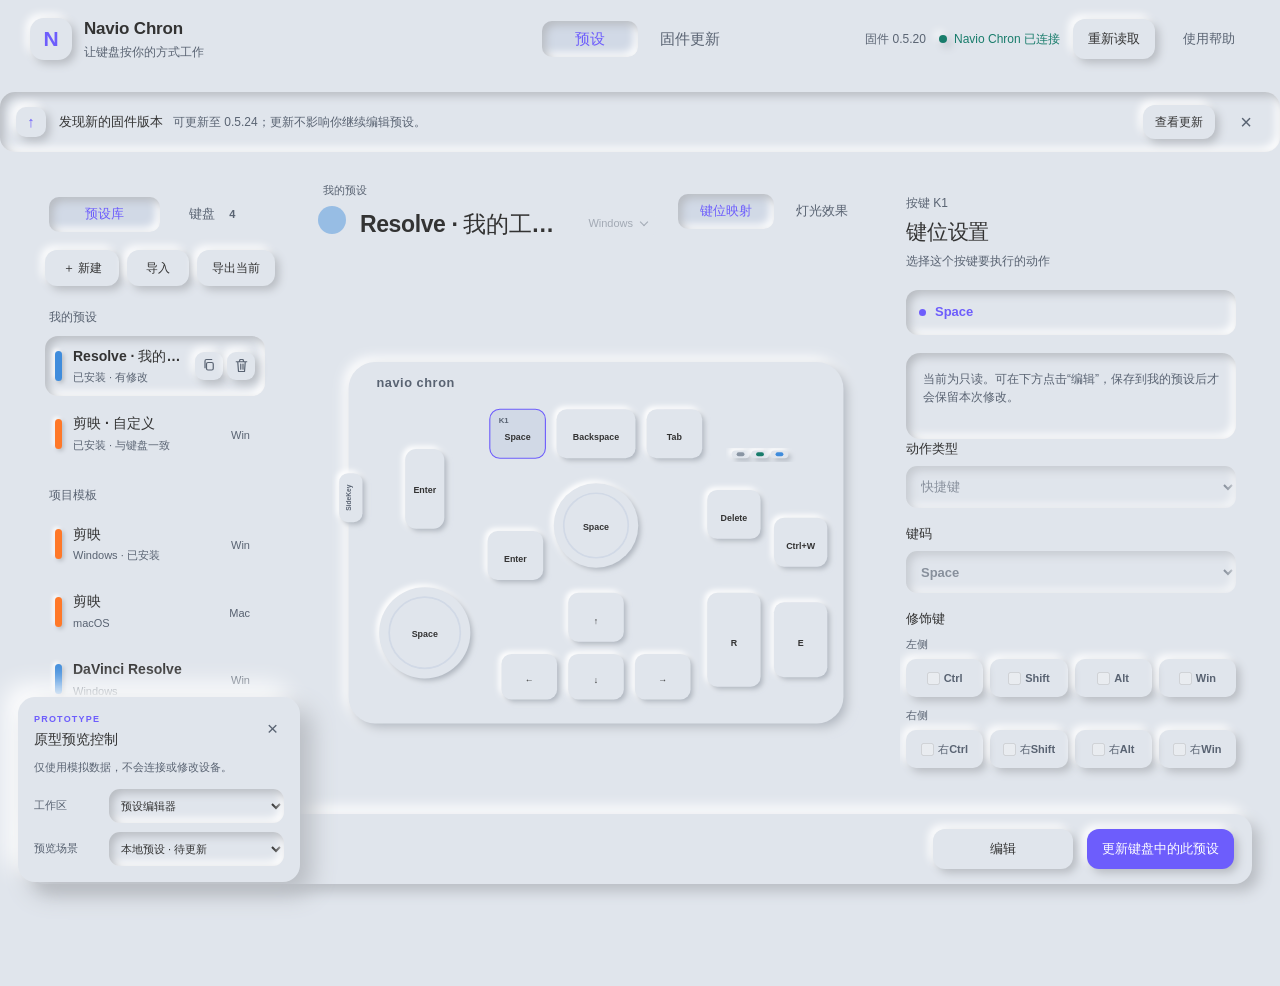
==== commit a3ed6ece: "Rename official templates to project templates" ====
--- a/prototype/index.html
+++ b/prototype/index.html
@@ -178,7 +178,7 @@
     <form method="dialog">
       <div class="dialog-heading"><div><span class="dialog-kicker">KEYBOARD</span><h2>从键盘删除预设</h2></div><button type="button" class="icon-button" data-close="deleteKeyboardDialog" aria-label="关闭">×</button></div>
       <p id="deleteKeyboardDescription" class="dialog-description"></p>
-      <div class="delete-warning"><strong id="deleteKeyboardWarning">键盘中的预设将被移除</strong><p>我的预设和官方模板不受影响，此操作无法撤销。</p></div>
+      <div class="delete-warning"><strong id="deleteKeyboardWarning">键盘中的预设将被移除</strong><p>我的预设和项目模板不受影响，此操作无法撤销。</p></div>
       <div class="dialog-actions"><button type="button" class="button secondary" data-close="deleteKeyboardDialog">取消</button><button id="confirmDeleteKeyboard" type="button" class="button danger-primary">确认删除</button></div>
     </form>
   </dialog>
